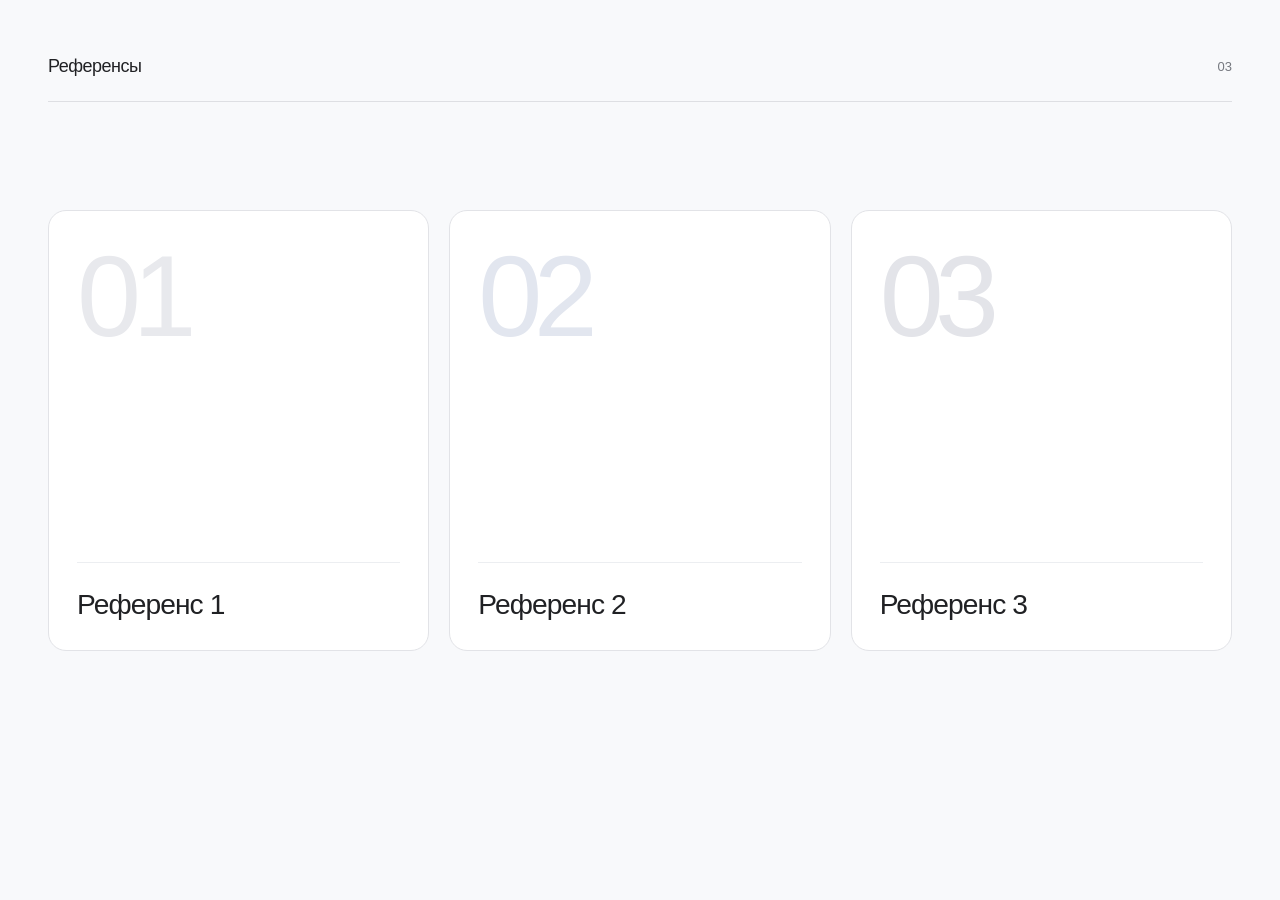
==== index.html @ 830b1ab3 "1" ====
<!doctype html>
<html lang="ru">
<head>
  <meta charset="UTF-8">
  <meta name="viewport" content="width=device-width, initial-scale=1">
  <meta name="description" content="Три референса для будущего сайта.">
  <title>Референсы</title>
  <link rel="icon" type="image/svg+xml" href="data:image/svg+xml,%3Csvg xmlns='http://www.w3.org/2000/svg' viewBox='0 0 32 32'%3E%3Crect width='32' height='32' rx='8' fill='%231d1d1f'/%3E%3Cpath d='M8 10h4v12H8zm6 0h4v12h-4zm6 0h4v12h-4z' fill='%23fff'/%3E%3C/svg%3E">
  <link rel="stylesheet" href="style.css">
</head>
<body>
  <main>
    <header><h1>Референсы</h1><span class="count" aria-label="3 референса">03</span></header>
    <section class="grid" aria-label="Референсы для сайта">
      <article class="card"><span class="number" aria-hidden="true">01</span><div class="card-footer"><h2>Референс 1</h2></div></article>
      <article class="card"><span class="number" aria-hidden="true">02</span><div class="card-footer"><h2>Референс 2</h2></div></article>
      <article class="card"><span class="number" aria-hidden="true">03</span><div class="card-footer"><h2>Референс 3</h2></div></article>
    </section>
  </main>
</body>
</html>
---- style.css ----
:root { color-scheme: light; font-family: Arial, Helvetica, sans-serif; color: #202124; background: #f8f9fb; }
* { box-sizing: border-box; }
body { margin: 0; min-height: 100svh; }
main { width: min(1320px, 100%); margin: 0 auto; padding: 56px 48px 72px; }
header { display: flex; align-items: center; justify-content: space-between; gap: 24px; padding-bottom: 24px; border-bottom: 1px solid #dedfe3; }
h1 { margin: 0; font-size: 18px; font-weight: 500; letter-spacing: -.5px; }
.count { color: #75787f; font-size: 13px; font-variant-numeric: tabular-nums; }
.grid { display: grid; grid-template-columns: repeat(3, minmax(0, 1fr)); gap: 20px; padding-top: clamp(56px, 12vh, 128px); }
.card { position: relative; display: flex; flex-direction: column; justify-content: space-between; min-height: 390px; height: clamp(390px, 49vh, 520px); padding: 28px; background: #fff; border: 1px solid #e2e3e7; border-radius: 18px; overflow: hidden; transition: transform .25s ease, border-color .25s ease, box-shadow .25s ease; }
.card:hover { transform: translateY(-6px); border-color: #bcbfc8; box-shadow: 0 18px 40px -24px #30384c30; }
.number { font-size: clamp(76px, 9vw, 128px); line-height: 1; font-weight: 400; letter-spacing: -.075em; color: #e8e9ed; user-select: none; }
.card:nth-child(2) .number { color: #e2e6ef; }
.card:nth-child(3) .number { color: #e3e4e9; }
.card-footer { padding-top: 24px; border-top: 1px solid #eceef1; }
h2 { margin: 0; font-size: clamp(22px, 2.2vw, 30px); font-weight: 400; letter-spacing: -.9px; line-height: 1.25; }
@media (max-width: 760px) {
  main { padding: 28px 20px 32px; }
  .grid { grid-template-columns: 1fr; padding-top: 32px; gap: 14px; }
  .card { height: auto; min-height: 240px; padding: 24px; }
  .number { font-size: 80px; }
  h2 { font-size: 26px; }
}
@media (prefers-reduced-motion: reduce) { .card { transition: none; } .card:hover { transform: none; } }
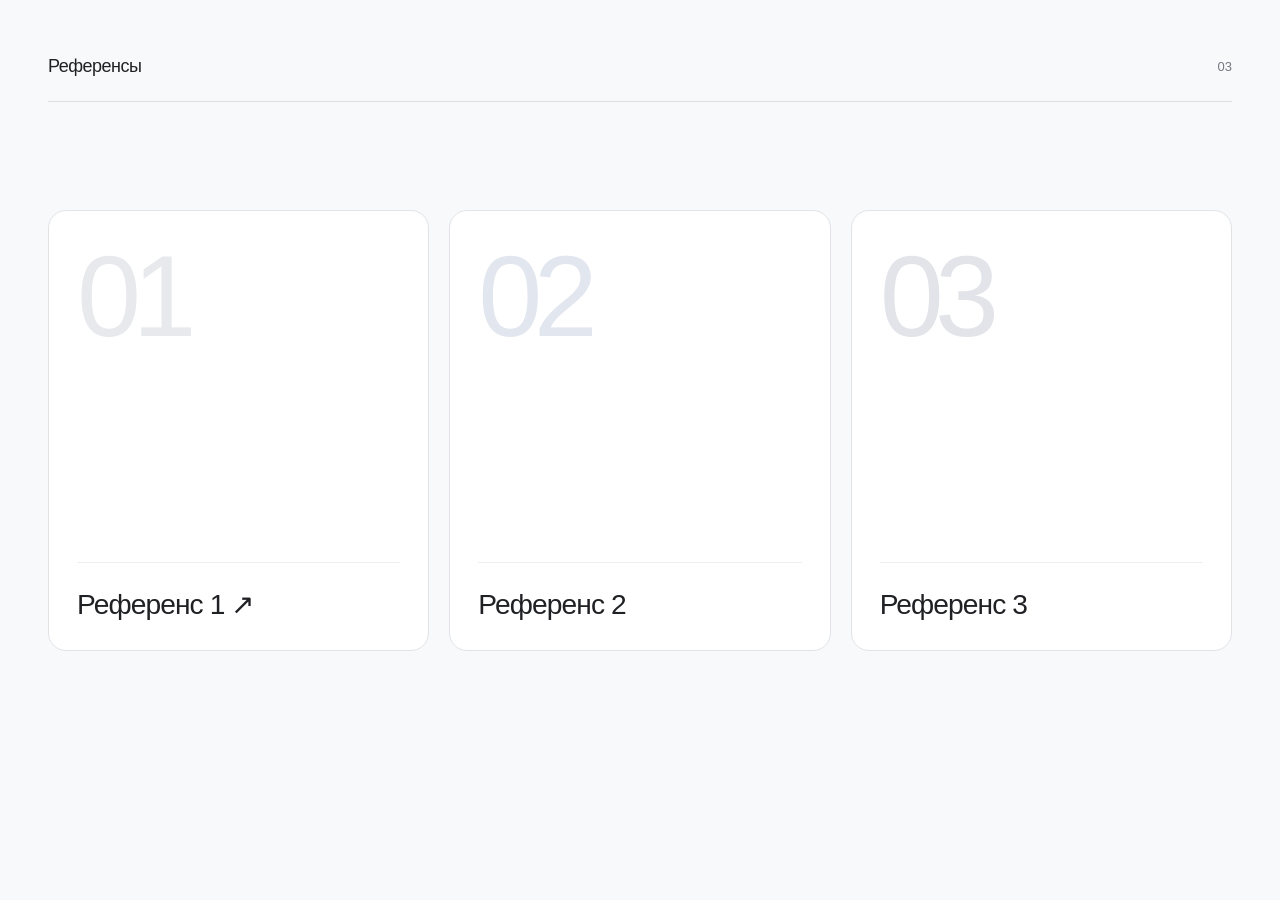
==== commit a4dc2eed: "1" ====
--- a/index.html
+++ b/index.html
@@ -12,7 +12,7 @@
   <main>
     <header><h1>Референсы</h1><span class="count" aria-label="3 референса">03</span></header>
     <section class="grid" aria-label="Референсы для сайта">
-      <article class="card"><span class="number" aria-hidden="true">01</span><div class="card-footer"><h2>Референс 1</h2></div></article>
+      <a class="card" href="reference-1.html" aria-label="Открыть Референс 1 — Спутник"><span class="number" aria-hidden="true">01</span><div class="card-footer"><h2>Референс 1 ↗</h2></div></a>
       <article class="card"><span class="number" aria-hidden="true">02</span><div class="card-footer"><h2>Референс 2</h2></div></article>
       <article class="card"><span class="number" aria-hidden="true">03</span><div class="card-footer"><h2>Референс 3</h2></div></article>
     </section>
--- a/style.css
+++ b/style.css
@@ -1,5 +1,7 @@
 :root { color-scheme: light; font-family: Arial, Helvetica, sans-serif; color: #202124; background: #f8f9fb; }
 * { box-sizing: border-box; }
+a.card { color: inherit; text-decoration: none; }
+a.card:focus-visible { outline: 3px solid #312680; outline-offset: 5px; }
 body { margin: 0; min-height: 100svh; }
 main { width: min(1320px, 100%); margin: 0 auto; padding: 56px 48px 72px; }
 header { display: flex; align-items: center; justify-content: space-between; gap: 24px; padding-bottom: 24px; border-bottom: 1px solid #dedfe3; }
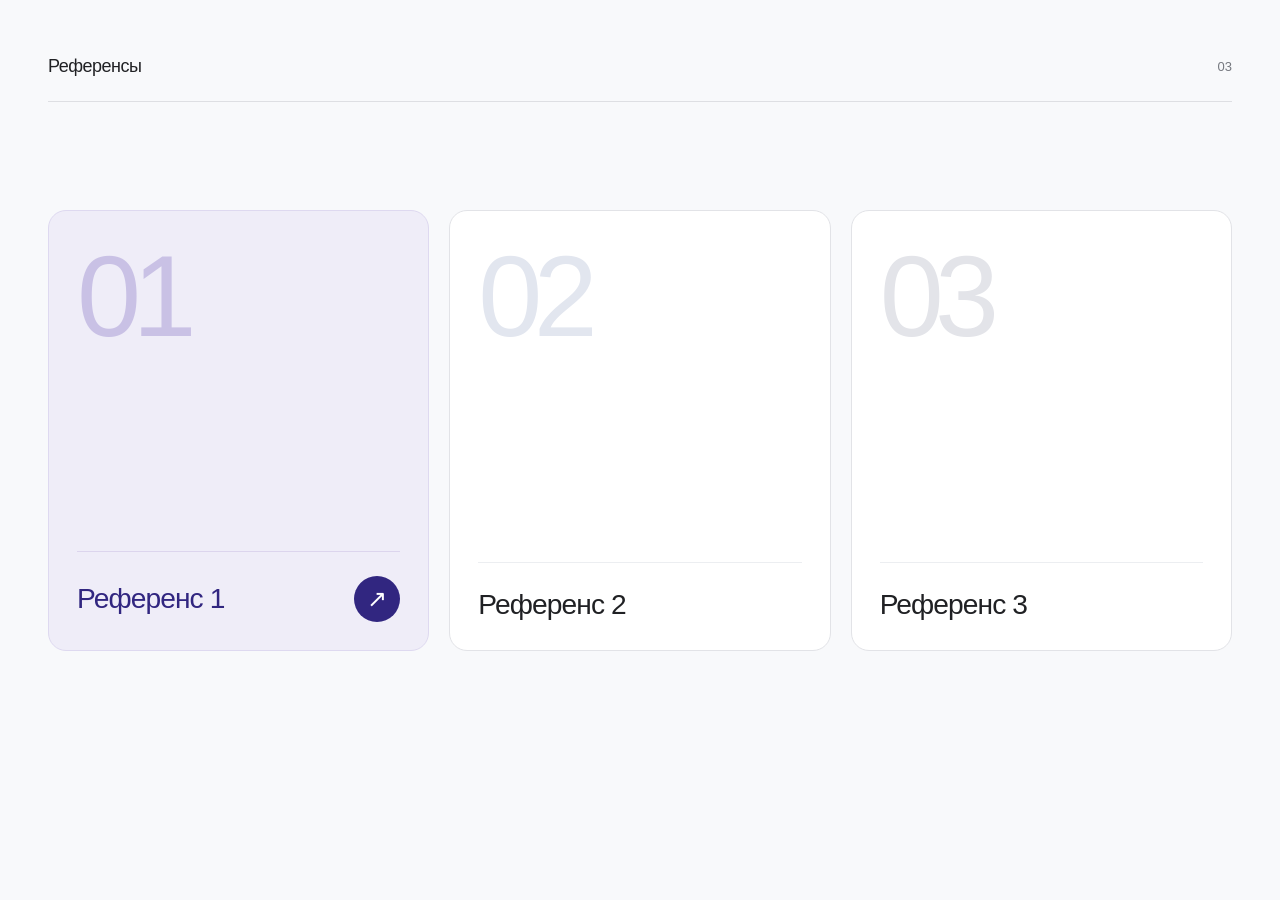
==== commit 4394eac0: "1" ====
--- a/index.html
+++ b/index.html
@@ -12,7 +12,7 @@
   <main>
     <header><h1>Референсы</h1><span class="count" aria-label="3 референса">03</span></header>
     <section class="grid" aria-label="Референсы для сайта">
-      <a class="card" href="reference-1.html" aria-label="Открыть Референс 1 — Спутник"><span class="number" aria-hidden="true">01</span><div class="card-footer"><h2>Референс 1 ↗</h2></div></a>
+      <a class="card card-ready" href="reference-1.html" aria-label="Открыть Референс 1 — Спутник"><span class="number" aria-hidden="true">01</span><div class="card-footer"><h2>Референс 1</h2><span class="open-icon" aria-hidden="true">↗</span></div></a>
       <article class="card"><span class="number" aria-hidden="true">02</span><div class="card-footer"><h2>Референс 2</h2></div></article>
       <article class="card"><span class="number" aria-hidden="true">03</span><div class="card-footer"><h2>Референс 3</h2></div></article>
     </section>
--- a/style.css
+++ b/style.css
@@ -24,3 +24,17 @@
 }
 @media (prefers-reduced-motion: reduce) { .card { transition: none; } .card:hover { transform: none; } }
 
+
+/* Reference selector */
+.card { animation: card-arrive 1.1s cubic-bezier(.22,1,.36,1) both; transition: transform .8s cubic-bezier(.22,1,.36,1), border-color .6s, box-shadow .8s; }
+.card:nth-child(2) { animation-delay: .12s; }
+.card:nth-child(3) { animation-delay: .24s; }
+a.card-ready, a.card-ready:visited { color: #312680; background: #efedf8; border-color: #ded9f0; text-decoration: none; }
+.card-ready .number { color: #c9c1e5; transition: transform 1s cubic-bezier(.22,1,.36,1), color .8s; }
+.card-ready:hover .number { transform: translate(8px, 5px); color: #a497d0; }
+.card-footer { display: flex; align-items: center; justify-content: space-between; gap: 12px; }
+.card-ready .card-footer { border-color: #dcd5ed; }
+.open-icon { display: grid; place-items: center; width: 46px; height: 46px; flex-shrink: 0; border-radius: 50%; background: #312680; color: white; font-size: 24px; transition: transform .7s cubic-bezier(.22,1,.36,1); }
+.card-ready:hover .open-icon { transform: rotate(45deg); }
+@keyframes card-arrive { from { opacity: 0; translate: 0 32px; } to { opacity: 1; translate: 0 0; } }
+@media(prefers-reduced-motion:reduce) { .card { animation: none; } .card-ready .number, .open-icon { transition: none; } }
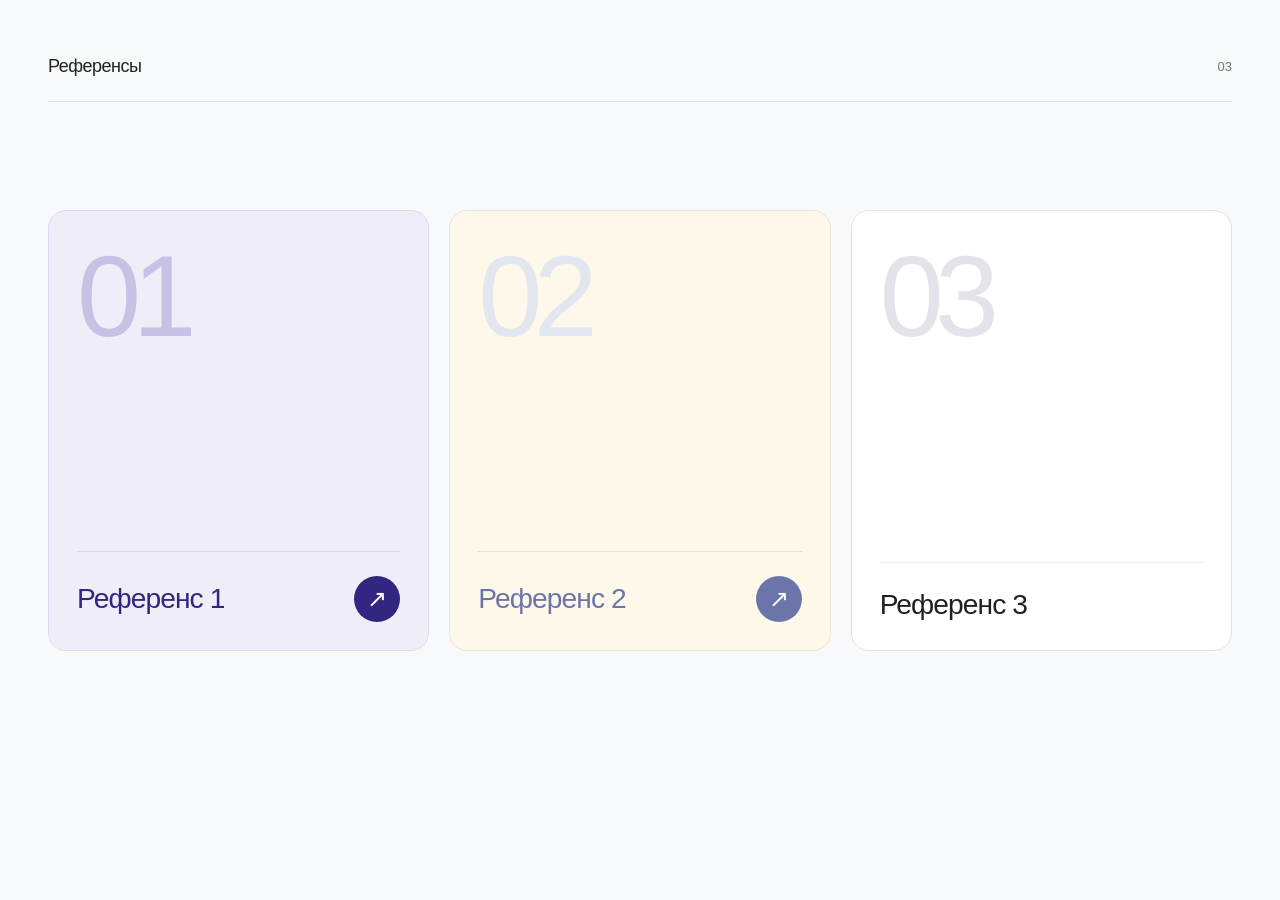
==== commit 4e26c3c5: "1" ====
--- a/index.html
+++ b/index.html
@@ -13,7 +13,7 @@
     <header><h1>Референсы</h1><span class="count" aria-label="3 референса">03</span></header>
     <section class="grid" aria-label="Референсы для сайта">
       <a class="card card-ready" href="reference-1.html" aria-label="Открыть Референс 1 — Спутник"><span class="number" aria-hidden="true">01</span><div class="card-footer"><h2>Референс 1</h2><span class="open-icon" aria-hidden="true">↗</span></div></a>
-      <article class="card"><span class="number" aria-hidden="true">02</span><div class="card-footer"><h2>Референс 2</h2></div></article>
+      <a class="card card-ready card-second" href="reference-2.html" aria-label="Открыть Референс 2 — Спутник"><span class="number" aria-hidden="true">02</span><div class="card-footer"><h2>Референс 2</h2><span class="open-icon" aria-hidden="true">↗</span></div></a>
       <article class="card"><span class="number" aria-hidden="true">03</span><div class="card-footer"><h2>Референс 3</h2></div></article>
     </section>
   </main>
--- a/style.css
+++ b/style.css
@@ -38,3 +38,4 @@
 .card-ready:hover .open-icon { transform: rotate(45deg); }
 @keyframes card-arrive { from { opacity: 0; translate: 0 32px; } to { opacity: 1; translate: 0 0; } }
 @media(prefers-reduced-motion:reduce) { .card { animation: none; } .card-ready .number, .open-icon { transition: none; } }
+a.card-second,a.card-second:visited{color:#6c75aa;background:#fdf8ea;border-color:#eee5d2}.card-second .number{color:#cbcbdc}.card-second .open-icon{background:#6c75aa}.card-second .card-footer{border-color:#e8dfcf}
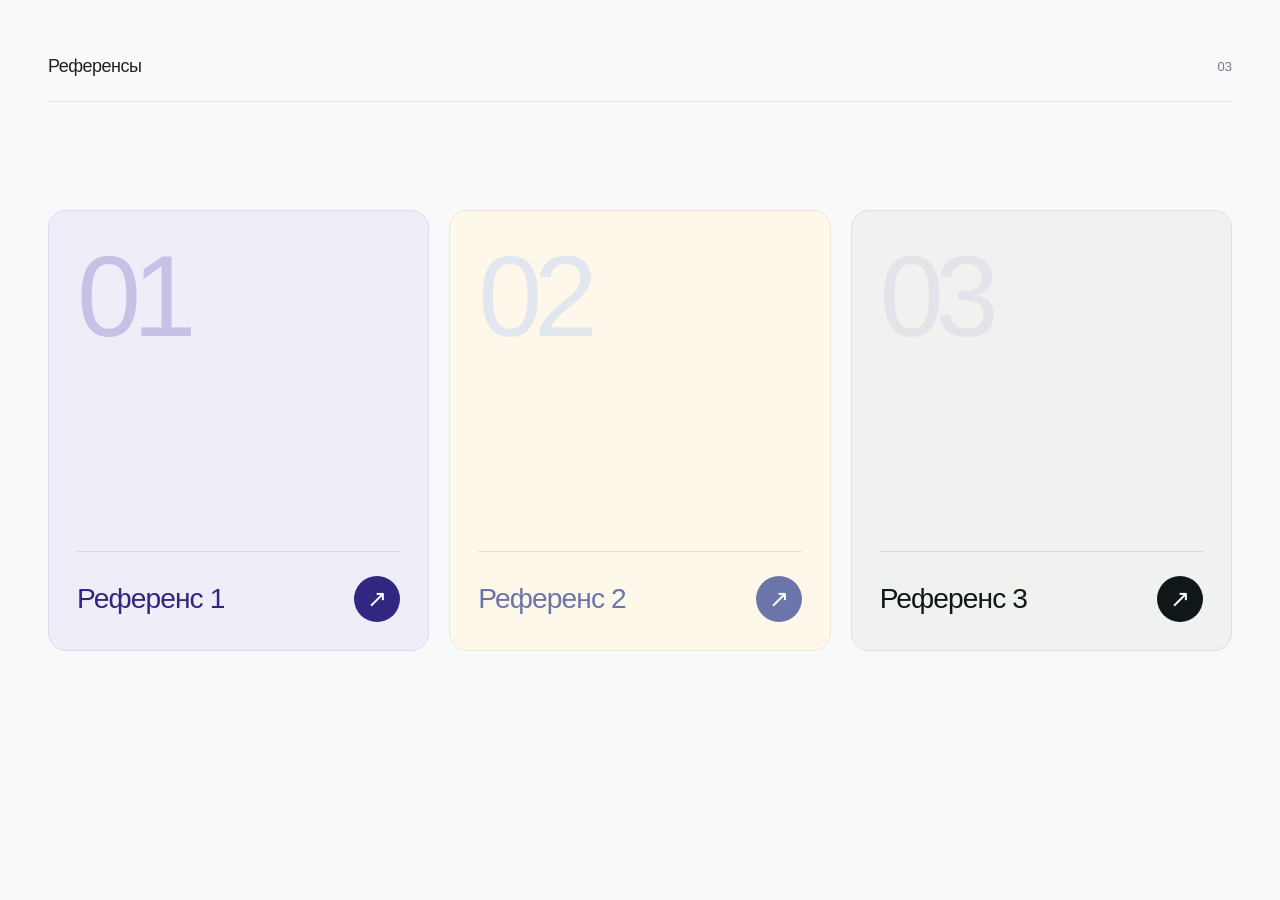
==== commit ce7f8e93: "1" ====
--- a/index.html
+++ b/index.html
@@ -14,7 +14,7 @@
     <section class="grid" aria-label="Референсы для сайта">
       <a class="card card-ready" href="reference-1.html" aria-label="Открыть Референс 1 — Спутник"><span class="number" aria-hidden="true">01</span><div class="card-footer"><h2>Референс 1</h2><span class="open-icon" aria-hidden="true">↗</span></div></a>
       <a class="card card-ready card-second" href="reference-2.html" aria-label="Открыть Референс 2 — Спутник"><span class="number" aria-hidden="true">02</span><div class="card-footer"><h2>Референс 2</h2><span class="open-icon" aria-hidden="true">↗</span></div></a>
-      <article class="card"><span class="number" aria-hidden="true">03</span><div class="card-footer"><h2>Референс 3</h2></div></article>
+      <a class="card card-ready card-third" href="reference-3.html" aria-label="Открыть Референс 3 — Спутник"><span class="number" aria-hidden="true">03</span><div class="card-footer"><h2>Референс 3</h2><span class="open-icon" aria-hidden="true">↗</span></div></a>
     </section>
   </main>
 </body>
--- a/style.css
+++ b/style.css
@@ -39,3 +39,4 @@
 @keyframes card-arrive { from { opacity: 0; translate: 0 32px; } to { opacity: 1; translate: 0 0; } }
 @media(prefers-reduced-motion:reduce) { .card { animation: none; } .card-ready .number, .open-icon { transition: none; } }
 a.card-second,a.card-second:visited{color:#6c75aa;background:#fdf8ea;border-color:#eee5d2}.card-second .number{color:#cbcbdc}.card-second .open-icon{background:#6c75aa}.card-second .card-footer{border-color:#e8dfcf}
+a.card-third,a.card-third:visited{background:#f0f2f0;color:#101718;border-color:#dce0dc}.card-third .number{color:#c4cbc7}.card-third .open-icon{background:#101718}.card-third .card-footer{border-color:#d4dad5}
